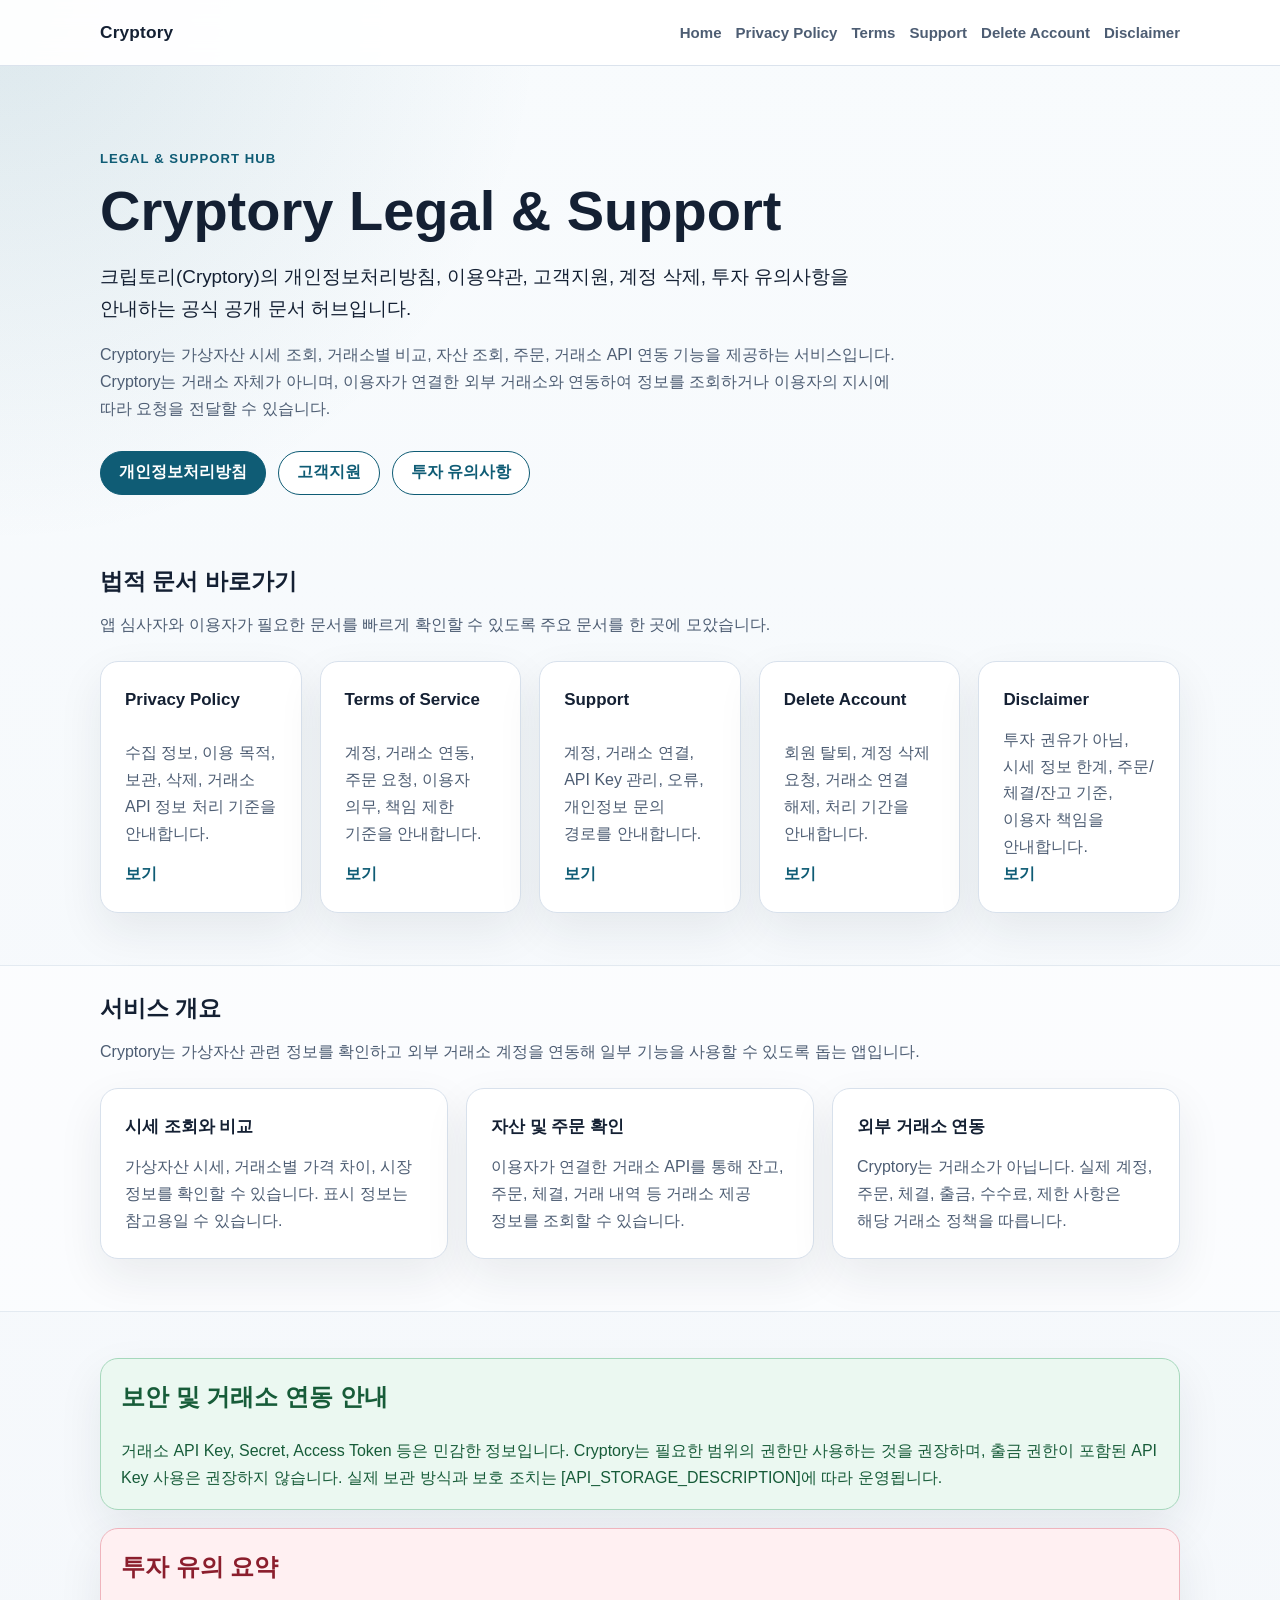
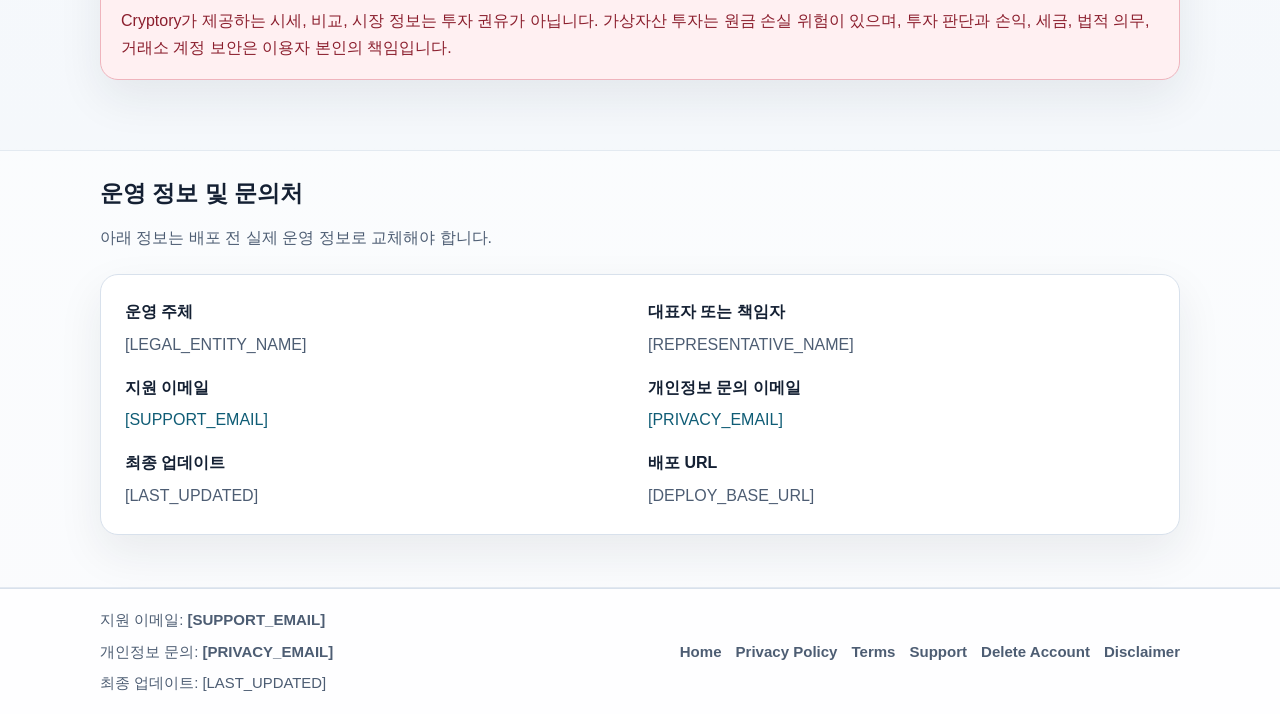
==== index.html @ 706a3dbb "Add Cryptory legal static pages scaffold" ====
<!DOCTYPE html>
<html lang="ko">
<head>
  <meta charset="UTF-8">
  <meta name="viewport" content="width=device-width, initial-scale=1.0">
  <title>Cryptory Legal &amp; Support</title>
  <meta name="description" content="Cryptory 앱의 법적 문서, 고객지원, 계정 삭제, 투자 유의사항 안내 허브입니다.">
  <link rel="stylesheet" href="styles.css">
</head>
<body>
  <header class="site-header">
    <div class="container header-inner">
      <a class="brand" href="index.html">Cryptory</a>
      <nav class="site-nav" aria-label="주요 메뉴">
        <a href="index.html">Home</a>
        <a href="privacy.html">Privacy Policy</a>
        <a href="terms.html">Terms</a>
        <a href="support.html">Support</a>
        <a href="delete-account.html">Delete Account</a>
        <a href="disclaimer.html">Disclaimer</a>
      </nav>
    </div>
  </header>

  <main>
    <section class="hero">
      <div class="container">
        <p class="eyebrow">Legal &amp; Support Hub</p>
        <h1>Cryptory Legal &amp; Support</h1>
        <p class="lead">크립토리(Cryptory)의 개인정보처리방침, 이용약관, 고객지원, 계정 삭제, 투자 유의사항을 안내하는 공식 공개 문서 허브입니다.</p>
        <p class="summary">
          Cryptory는 가상자산 시세 조회, 거래소별 비교, 자산 조회, 주문, 거래소 API 연동 기능을 제공하는 서비스입니다.
          Cryptory는 거래소 자체가 아니며, 이용자가 연결한 외부 거래소와 연동하여 정보를 조회하거나 이용자의 지시에 따라 요청을 전달할 수 있습니다.
        </p>
        <div class="button-row">
          <a class="button" href="privacy.html">개인정보처리방침</a>
          <a class="button secondary" href="support.html">고객지원</a>
          <a class="button secondary" href="disclaimer.html">투자 유의사항</a>
        </div>
      </div>
    </section>

    <section class="section">
      <div class="container">
        <div class="section-heading">
          <h2>법적 문서 바로가기</h2>
          <p>앱 심사자와 이용자가 필요한 문서를 빠르게 확인할 수 있도록 주요 문서를 한 곳에 모았습니다.</p>
        </div>
        <div class="card-grid link-card-grid">
          <a class="card link-card" href="privacy.html">
            <h3>Privacy Policy</h3>
            <p>수집 정보, 이용 목적, 보관, 삭제, 거래소 API 정보 처리 기준을 안내합니다.</p>
            <span>보기</span>
          </a>
          <a class="card link-card" href="terms.html">
            <h3>Terms of Service</h3>
            <p>계정, 거래소 연동, 주문 요청, 이용자 의무, 책임 제한 기준을 안내합니다.</p>
            <span>보기</span>
          </a>
          <a class="card link-card" href="support.html">
            <h3>Support</h3>
            <p>계정, 거래소 연결, API Key 관리, 오류, 개인정보 문의 경로를 안내합니다.</p>
            <span>보기</span>
          </a>
          <a class="card link-card" href="delete-account.html">
            <h3>Delete Account</h3>
            <p>회원 탈퇴, 계정 삭제 요청, 거래소 연결 해제, 처리 기간을 안내합니다.</p>
            <span>보기</span>
          </a>
          <a class="card link-card" href="disclaimer.html">
            <h3>Disclaimer</h3>
            <p>투자 권유가 아님, 시세 정보 한계, 주문/체결/잔고 기준, 이용자 책임을 안내합니다.</p>
            <span>보기</span>
          </a>
        </div>
      </div>
    </section>

    <section class="section section-muted">
      <div class="container">
        <div class="section-heading">
          <h2>서비스 개요</h2>
          <p>Cryptory는 가상자산 관련 정보를 확인하고 외부 거래소 계정을 연동해 일부 기능을 사용할 수 있도록 돕는 앱입니다.</p>
        </div>
        <div class="card-grid">
          <article class="card">
            <h3>시세 조회와 비교</h3>
            <p>가상자산 시세, 거래소별 가격 차이, 시장 정보를 확인할 수 있습니다. 표시 정보는 참고용일 수 있습니다.</p>
          </article>
          <article class="card">
            <h3>자산 및 주문 확인</h3>
            <p>이용자가 연결한 거래소 API를 통해 잔고, 주문, 체결, 거래 내역 등 거래소 제공 정보를 조회할 수 있습니다.</p>
          </article>
          <article class="card">
            <h3>외부 거래소 연동</h3>
            <p>Cryptory는 거래소가 아닙니다. 실제 계정, 주문, 체결, 출금, 수수료, 제한 사항은 해당 거래소 정책을 따릅니다.</p>
          </article>
        </div>
      </div>
    </section>

    <section class="section">
      <div class="container">
        <div class="security-box">
          <h2>보안 및 거래소 연동 안내</h2>
          <p>
            거래소 API Key, Secret, Access Token 등은 민감한 정보입니다. Cryptory는 필요한 범위의 권한만 사용하는 것을 권장하며,
            출금 권한이 포함된 API Key 사용은 권장하지 않습니다. 실제 보관 방식과 보호 조치는 [API_STORAGE_DESCRIPTION]에 따라 운영됩니다.
          </p>
        </div>
        <div class="risk-box">
          <h2>투자 유의 요약</h2>
          <p>
            Cryptory가 제공하는 시세, 비교, 시장 정보는 투자 권유가 아닙니다. 가상자산 투자는 원금 손실 위험이 있으며,
            투자 판단과 손익, 세금, 법적 의무, 거래소 계정 보안은 이용자 본인의 책임입니다.
          </p>
        </div>
      </div>
    </section>

    <section class="section section-muted">
      <div class="container">
        <div class="section-heading">
          <h2>운영 정보 및 문의처</h2>
          <p>아래 정보는 배포 전 실제 운영 정보로 교체해야 합니다.</p>
        </div>
        <div class="info-panel">
          <dl class="meta-list">
            <div>
              <dt>운영 주체</dt>
              <dd>[LEGAL_ENTITY_NAME]</dd>
            </div>
            <div>
              <dt>대표자 또는 책임자</dt>
              <dd>[REPRESENTATIVE_NAME]</dd>
            </div>
            <div>
              <dt>지원 이메일</dt>
              <dd><a href="mailto:[SUPPORT_EMAIL]">[SUPPORT_EMAIL]</a></dd>
            </div>
            <div>
              <dt>개인정보 문의 이메일</dt>
              <dd><a href="mailto:[PRIVACY_EMAIL]">[PRIVACY_EMAIL]</a></dd>
            </div>
            <div>
              <dt>최종 업데이트</dt>
              <dd>[LAST_UPDATED]</dd>
            </div>
            <div>
              <dt>배포 URL</dt>
              <dd>[DEPLOY_BASE_URL]</dd>
            </div>
          </dl>
        </div>
      </div>
    </section>
  </main>

  <footer class="site-footer">
    <div class="container footer-inner">
      <div class="footer-meta">
        <p>지원 이메일: <a href="mailto:[SUPPORT_EMAIL]">[SUPPORT_EMAIL]</a></p>
        <p>개인정보 문의: <a href="mailto:[PRIVACY_EMAIL]">[PRIVACY_EMAIL]</a></p>
        <p>최종 업데이트: [LAST_UPDATED]</p>
      </div>
      <nav aria-label="하단 링크">
        <a href="index.html">Home</a>
        <a href="privacy.html">Privacy Policy</a>
        <a href="terms.html">Terms</a>
        <a href="support.html">Support</a>
        <a href="delete-account.html">Delete Account</a>
        <a href="disclaimer.html">Disclaimer</a>
      </nav>
    </div>
  </footer>
</body>
</html>
---- styles.css ----
:root {
  --background: #f4f7fb;
  --surface: #ffffff;
  --surface-muted: #eef3f8;
  --text: #142033;
  --text-soft: #4d5d73;
  --line: #d8e1ec;
  --accent: #0f5c75;
  --accent-strong: #083f52;
  --accent-soft: #e6f4f7;
  --warning: #8a4b00;
  --warning-bg: #fff5df;
  --warning-line: #f0c46f;
  --risk: #8b1e2d;
  --risk-bg: #fff0f2;
  --risk-line: #efb4bd;
  --security: #175c39;
  --security-bg: #ebf8f1;
  --security-line: #a6d8bc;
  --shadow: 0 18px 45px rgba(20, 32, 51, 0.08);
  --radius: 18px;
  --max-width: 1080px;
}

* {
  box-sizing: border-box;
}

html {
  scroll-behavior: smooth;
}

body {
  margin: 0;
  font-family: -apple-system, BlinkMacSystemFont, "Segoe UI", sans-serif;
  line-height: 1.68;
  color: var(--text);
  background:
    radial-gradient(circle at top left, rgba(15, 92, 117, 0.12), transparent 34rem),
    linear-gradient(180deg, #f8fbfd 0%, var(--background) 100%);
  word-break: keep-all;
}

a {
  color: var(--accent);
  text-decoration: none;
  overflow-wrap: anywhere;
}

a:hover {
  text-decoration: underline;
}

button,
input,
textarea,
select {
  font: inherit;
}

.container {
  width: min(calc(100% - 32px), var(--max-width));
  margin: 0 auto;
}

.site-header {
  position: sticky;
  top: 0;
  z-index: 10;
  background: rgba(255, 255, 255, 0.94);
  border-bottom: 1px solid rgba(216, 225, 236, 0.92);
  backdrop-filter: blur(12px);
}

.header-inner,
.footer-inner {
  display: flex;
  align-items: center;
  justify-content: space-between;
  gap: 18px;
  padding: 18px 0;
}

.brand {
  color: var(--text);
  font-size: 1.08rem;
  font-weight: 800;
  letter-spacing: 0.01em;
  white-space: nowrap;
}

.site-nav,
.site-footer nav {
  display: flex;
  flex-wrap: wrap;
  gap: 14px;
}

.site-nav a,
.site-footer a {
  color: var(--text-soft);
  font-size: 0.94rem;
  font-weight: 600;
}

.site-nav a:hover,
.site-footer a:hover {
  color: var(--accent);
}

.hero {
  padding: 82px 0 44px;
}

.eyebrow {
  margin: 0 0 10px;
  color: var(--accent);
  font-size: 0.82rem;
  font-weight: 800;
  letter-spacing: 0.08em;
  text-transform: uppercase;
}

.hero h1,
.page-heading h1 {
  margin: 0;
  max-width: 860px;
  font-size: clamp(2rem, 5vw, 3.5rem);
  line-height: 1.12;
}

.lead {
  max-width: 820px;
  margin: 18px 0 0;
  color: var(--text);
  font-size: 1.18rem;
}

.summary {
  max-width: 820px;
  margin: 18px 0 0;
  color: var(--text-soft);
}

.section,
.document-page {
  padding: 28px 0 52px;
}

.section-muted {
  background: rgba(255, 255, 255, 0.48);
  border-top: 1px solid rgba(216, 225, 236, 0.65);
  border-bottom: 1px solid rgba(216, 225, 236, 0.65);
}

.section-heading {
  margin-bottom: 22px;
}

.section-heading h2,
.document h2 {
  margin: 0 0 10px;
  font-size: 1.42rem;
  line-height: 1.3;
}

.section-heading p,
.document p,
.document li {
  color: var(--text-soft);
}

.card-grid {
  display: grid;
  grid-template-columns: repeat(3, minmax(0, 1fr));
  gap: 18px;
}

.link-card-grid {
  grid-template-columns: repeat(5, minmax(0, 1fr));
}

.card,
.document,
.info-panel,
.notice,
.risk-box,
.security-box {
  border-radius: var(--radius);
  box-shadow: var(--shadow);
}

.card,
.document,
.info-panel {
  background: var(--surface);
  border: 1px solid var(--line);
}

.card {
  padding: 24px;
}

.card h3 {
  margin: 0 0 12px;
  font-size: 1.06rem;
}

.card p {
  margin: 0;
  color: var(--text-soft);
}

.card ul,
.document ul {
  margin: 0;
  padding-left: 20px;
}

.card li + li,
.document li + li {
  margin-top: 6px;
}

.link-card {
  display: flex;
  min-height: 148px;
  flex-direction: column;
  justify-content: space-between;
  color: var(--text);
}

.link-card:hover {
  text-decoration: none;
  border-color: rgba(15, 92, 117, 0.44);
  transform: translateY(-2px);
  transition: transform 160ms ease, border-color 160ms ease;
}

.link-card span {
  color: var(--accent);
  font-weight: 800;
}

.button-row,
.link-row {
  display: flex;
  flex-wrap: wrap;
  gap: 12px;
  margin-top: 28px;
}

.link-button,
.button {
  display: inline-flex;
  align-items: center;
  justify-content: center;
  min-height: 44px;
  padding: 0 18px;
  border: 1px solid var(--accent);
  border-radius: 999px;
  background: var(--accent);
  color: #ffffff;
  font-weight: 800;
}

.link-button:hover,
.button:hover {
  text-decoration: none;
  background: var(--accent-strong);
}

.link-button.secondary,
.button.secondary {
  background: #ffffff;
  color: var(--accent);
}

.link-button.secondary:hover,
.button.secondary:hover {
  background: var(--accent-soft);
}

.page-heading {
  margin-bottom: 24px;
}

.document {
  padding: 30px;
  overflow-wrap: anywhere;
}

.document section + section {
  margin-top: 28px;
  padding-top: 28px;
  border-top: 1px solid var(--line);
}

.document strong {
  color: var(--text);
}

.meta-list {
  display: grid;
  grid-template-columns: repeat(2, minmax(0, 1fr));
  gap: 16px;
  margin: 0;
}

.meta-list dt {
  color: var(--text);
  font-weight: 800;
}

.meta-list dd {
  margin: 6px 0 0;
  color: var(--text-soft);
}

.info-panel {
  padding: 24px;
}

.notice,
.risk-box,
.security-box {
  margin: 18px 0;
  padding: 18px 20px;
  border: 1px solid;
}

.notice {
  color: var(--warning);
  background: var(--warning-bg);
  border-color: var(--warning-line);
}

.risk-box {
  color: var(--risk);
  background: var(--risk-bg);
  border-color: var(--risk-line);
}

.security-box {
  color: var(--security);
  background: var(--security-bg);
  border-color: var(--security-line);
}

.notice h2,
.notice h3,
.risk-box h2,
.risk-box h3,
.security-box h2,
.security-box h3 {
  margin-top: 0;
  color: inherit;
}

.notice p:last-child,
.risk-box p:last-child,
.security-box p:last-child {
  margin-bottom: 0;
}

.site-footer {
  border-top: 1px solid var(--line);
  background: rgba(255, 255, 255, 0.92);
}

.site-footer p {
  margin: 0;
  color: var(--text-soft);
  font-size: 0.93rem;
}

.footer-meta {
  display: grid;
  gap: 6px;
}

@media (max-width: 980px) {
  .header-inner,
  .footer-inner {
    align-items: flex-start;
    flex-direction: column;
  }

  .card-grid,
  .link-card-grid {
    grid-template-columns: repeat(2, minmax(0, 1fr));
  }
}

@media (max-width: 640px) {
  body {
    font-size: 16px;
  }

  .container {
    width: min(calc(100% - 24px), var(--max-width));
  }

  .hero {
    padding-top: 56px;
  }

  .site-nav,
  .site-footer nav {
    gap: 10px 12px;
  }

  .site-nav a,
  .site-footer a,
  .site-footer p {
    font-size: 0.9rem;
  }

  .card-grid,
  .link-card-grid,
  .meta-list {
    grid-template-columns: 1fr;
  }

  .document,
  .card,
  .info-panel,
  .notice,
  .risk-box,
  .security-box {
    padding: 20px;
  }

  .link-button,
  .button {
    width: 100%;
  }
}
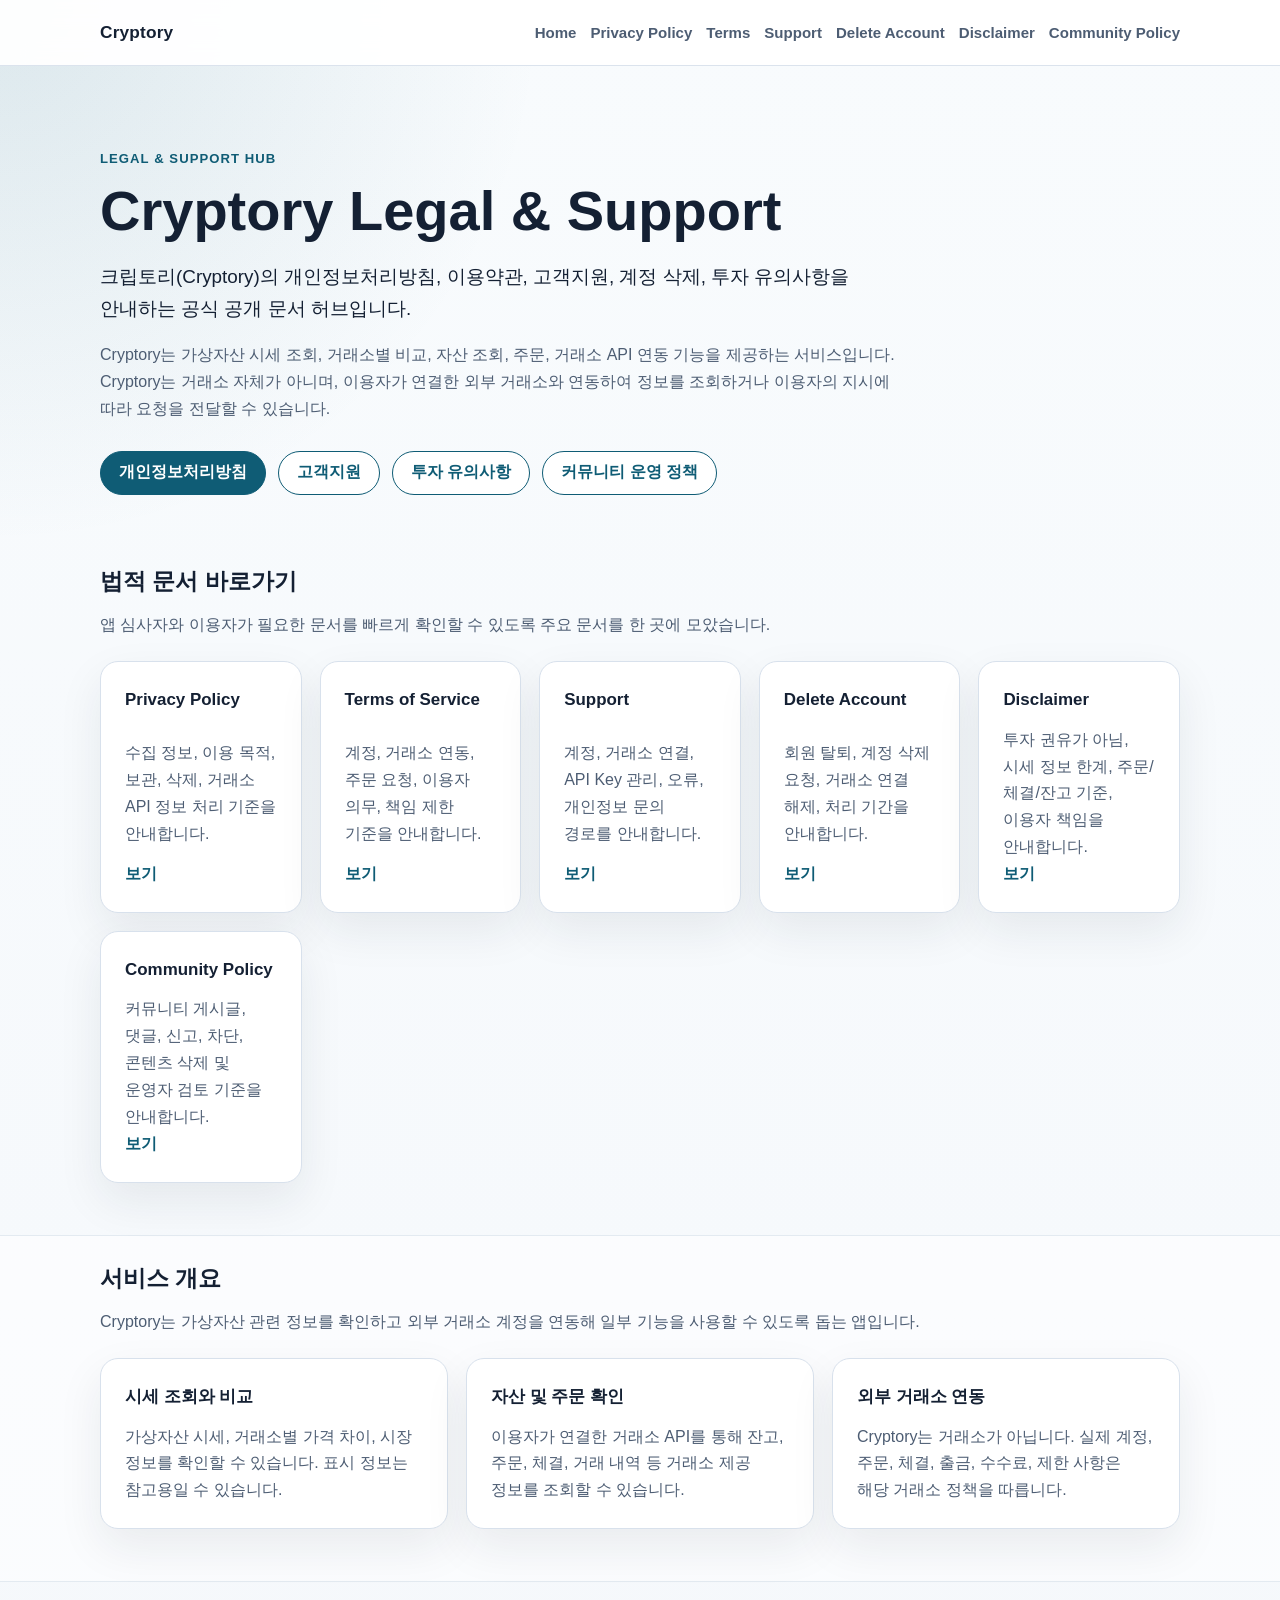
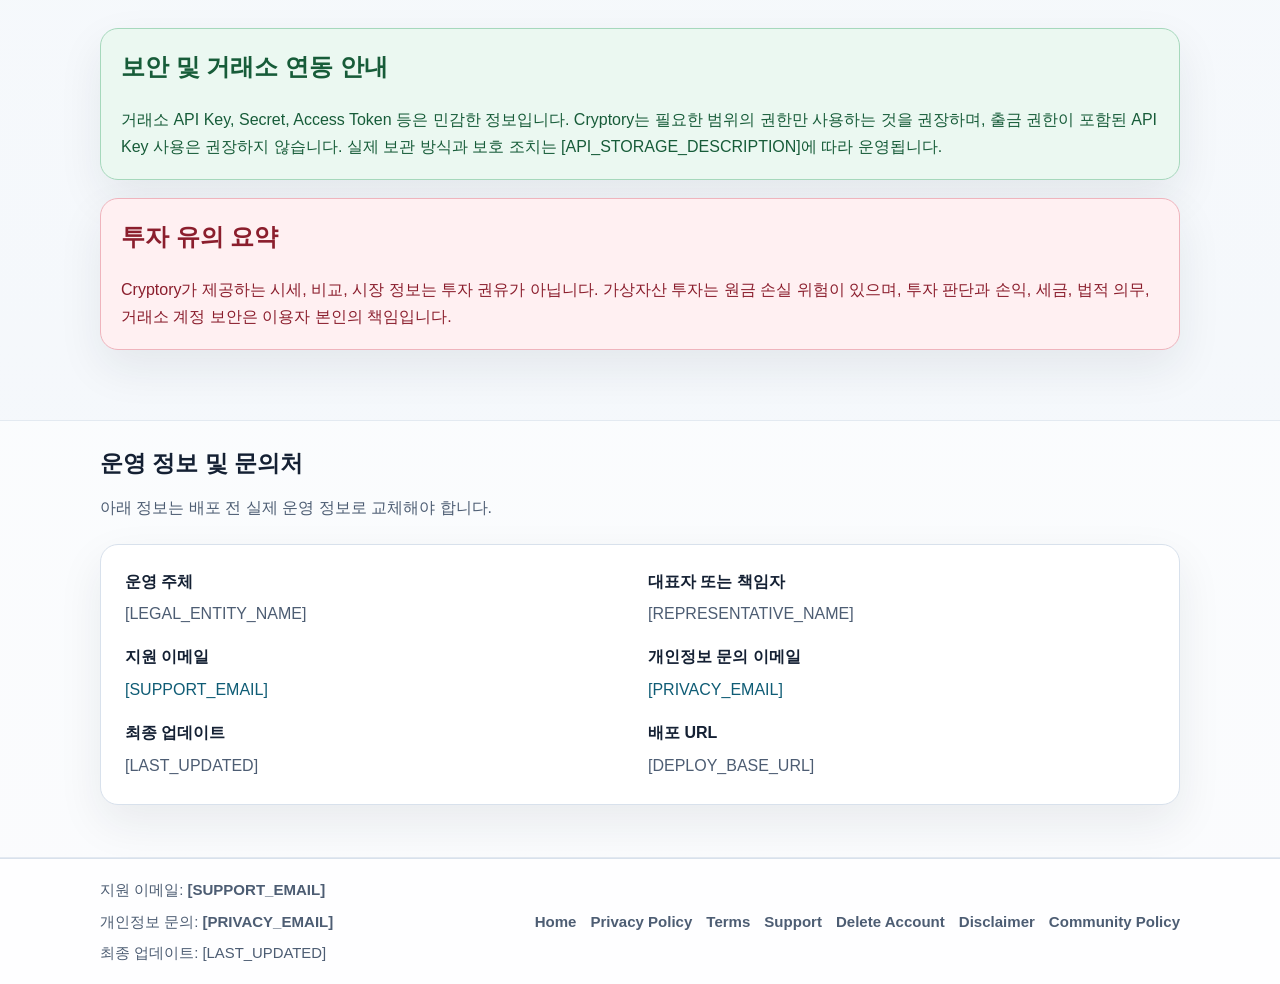
==== commit f9047f8f: "Add community policy legal page" ====
--- a/index.html
+++ b/index.html
@@ -18,6 +18,7 @@
         <a href="support.html">Support</a>
         <a href="delete-account.html">Delete Account</a>
         <a href="disclaimer.html">Disclaimer</a>
+        <a href="community-policy.html">Community Policy</a>
       </nav>
     </div>
   </header>
@@ -36,6 +37,7 @@
           <a class="button" href="privacy.html">개인정보처리방침</a>
           <a class="button secondary" href="support.html">고객지원</a>
           <a class="button secondary" href="disclaimer.html">투자 유의사항</a>
+          <a class="button secondary" href="community-policy.html">커뮤니티 운영 정책</a>
         </div>
       </div>
     </section>
@@ -70,6 +72,11 @@
           <a class="card link-card" href="disclaimer.html">
             <h3>Disclaimer</h3>
             <p>투자 권유가 아님, 시세 정보 한계, 주문/체결/잔고 기준, 이용자 책임을 안내합니다.</p>
+            <span>보기</span>
+          </a>
+          <a class="card link-card" href="community-policy.html">
+            <h3>Community Policy</h3>
+            <p>커뮤니티 게시글, 댓글, 신고, 차단, 콘텐츠 삭제 및 운영자 검토 기준을 안내합니다.</p>
             <span>보기</span>
           </a>
         </div>
@@ -170,6 +177,7 @@
         <a href="support.html">Support</a>
         <a href="delete-account.html">Delete Account</a>
         <a href="disclaimer.html">Disclaimer</a>
+        <a href="community-policy.html">Community Policy</a>
       </nav>
     </div>
   </footer>
--- a/styles.css
+++ b/styles.css
@@ -93,7 +93,7 @@
 .site-footer nav {
   display: flex;
   flex-wrap: wrap;
-  gap: 14px;
+  gap: 10px 14px;
 }
 
 .site-nav a,
@@ -177,7 +177,7 @@
 }
 
 .link-card-grid {
-  grid-template-columns: repeat(5, minmax(0, 1fr));
+  grid-template-columns: repeat(auto-fit, minmax(180px, 1fr));
 }
 
 .card,
@@ -212,7 +212,8 @@
 }
 
 .card ul,
-.document ul {
+.document ul,
+.document ol {
   margin: 0;
   padding-left: 20px;
 }
@@ -296,6 +297,11 @@
   border-top: 1px solid var(--line);
 }
 
+.document p,
+.document li {
+  max-width: 78ch;
+}
+
 .document strong {
   color: var(--text);
 }
@@ -395,6 +401,7 @@
 @media (max-width: 640px) {
   body {
     font-size: 16px;
+    line-height: 1.72;
   }
 
   .container {
@@ -402,7 +409,28 @@
   }
 
   .hero {
-    padding-top: 56px;
+    padding: 48px 0 34px;
+  }
+
+  .section,
+  .document-page {
+    padding: 24px 0 42px;
+  }
+
+  .header-inner,
+  .footer-inner {
+    gap: 14px;
+    padding: 14px 0;
+  }
+
+  .hero h1,
+  .page-heading h1 {
+    font-size: 2rem;
+    line-height: 1.16;
+  }
+
+  .lead {
+    font-size: 1.04rem;
   }
 
   .site-nav,
@@ -428,7 +456,17 @@
   .notice,
   .risk-box,
   .security-box {
-    padding: 20px;
+    padding: 18px;
+  }
+
+  .document section + section {
+    margin-top: 24px;
+    padding-top: 24px;
+  }
+
+  .section-heading h2,
+  .document h2 {
+    font-size: 1.28rem;
   }
 
   .link-button,
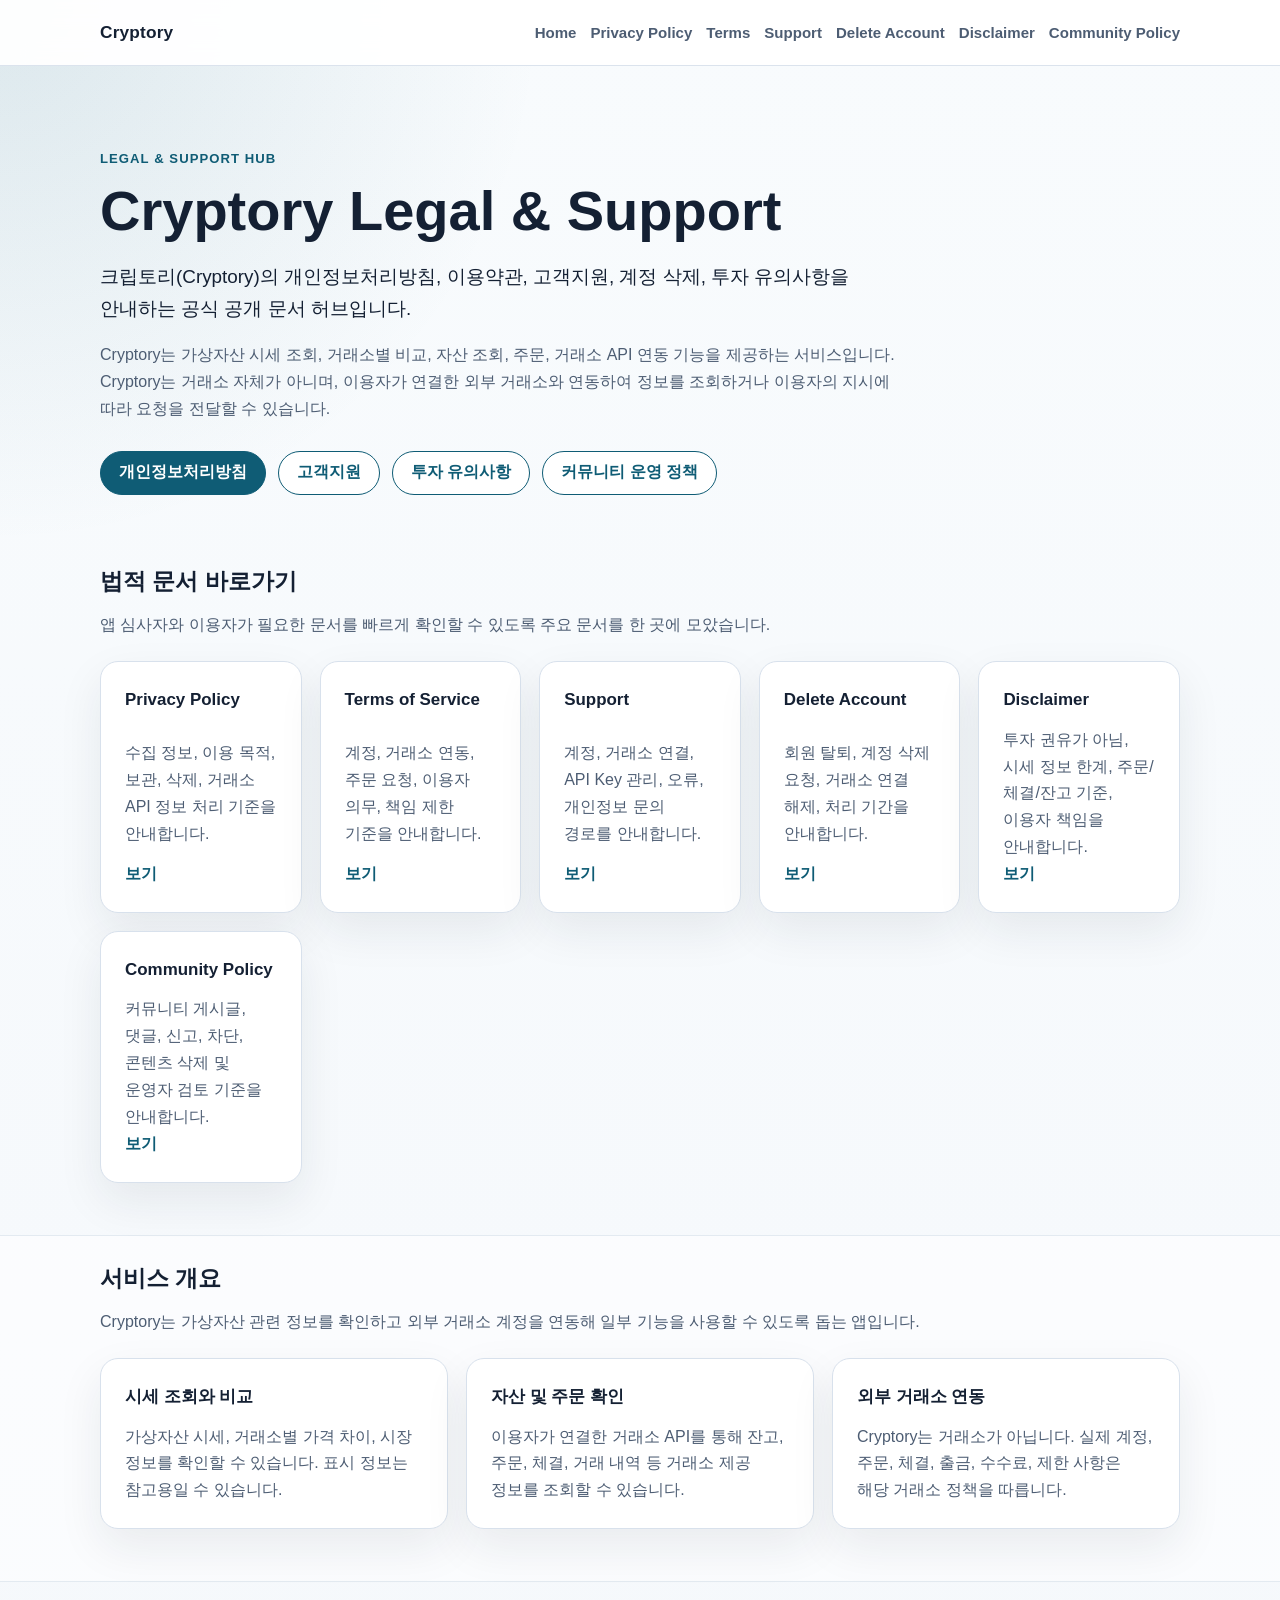
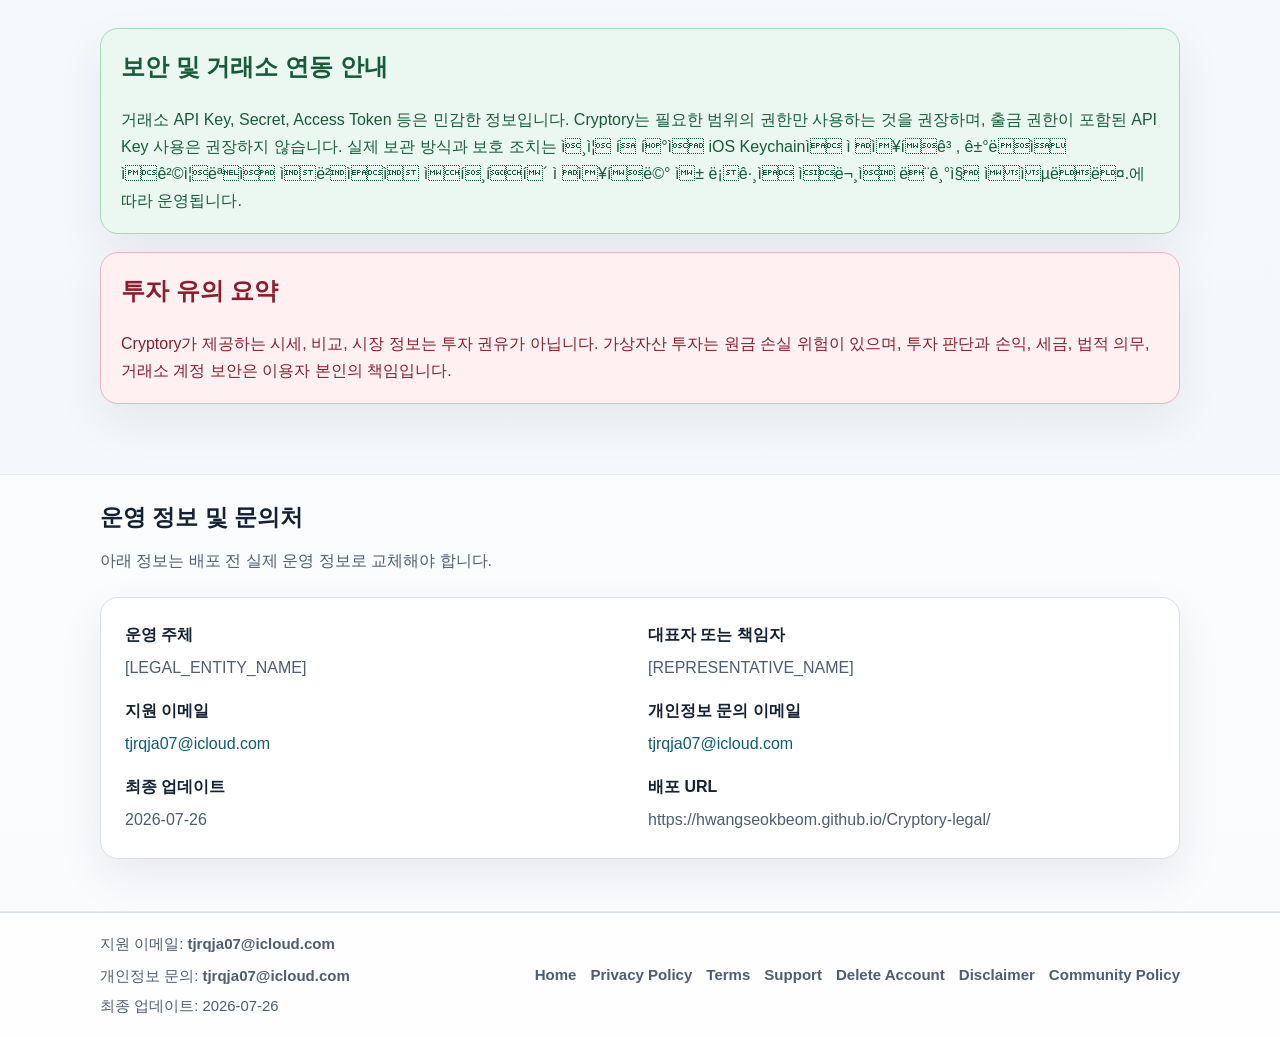
==== commit ef0a927e: "docs: configure Cryptory public support details" ====
--- a/index.html
+++ b/index.html
@@ -112,7 +112,8 @@
           <h2>보안 및 거래소 연동 안내</h2>
           <p>
             거래소 API Key, Secret, Access Token 등은 민감한 정보입니다. Cryptory는 필요한 범위의 권한만 사용하는 것을 권장하며,
-            출금 권한이 포함된 API Key 사용은 권장하지 않습니다. 실제 보관 방식과 보호 조치는 [API_STORAGE_DESCRIPTION]에 따라 운영됩니다.
+            출금 권한이 포함된 API Key 사용은 권장하지 않습니다. 실제 보관 방식과 보호 조치는 ì¸ì¦ í í°ì iOS Keychainì ì ì¥íê³ , ê±°ëì ìê²©ì¦ëª+ì ìë²ìì ìí¸íí´ ì ì¥íë©° ì± ë¡ê·¸ì ìë¬¸ì ë¨ê¸°ì§ ììµëë¤.에 따라 운영됩니다.
           </p>
         </div>
         <div class="risk-box">
@@ -143,19 +144,19 @@
             </div>
             <div>
               <dt>지원 이메일</dt>
-              <dd><a href="mailto:[SUPPORT_EMAIL]">[SUPPORT_EMAIL]</a></dd>
+              <dd><a href="mailto:tjrqja07@icloud.com">tjrqja07@icloud.com</a></dd>
             </div>
             <div>
               <dt>개인정보 문의 이메일</dt>
-              <dd><a href="mailto:[PRIVACY_EMAIL]">[PRIVACY_EMAIL]</a></dd>
+              <dd><a href="mailto:tjrqja07@icloud.com">tjrqja07@icloud.com</a></dd>
             </div>
             <div>
               <dt>최종 업데이트</dt>
-              <dd>[LAST_UPDATED]</dd>
+              <dd>2026-07-26</dd>
             </div>
             <div>
               <dt>배포 URL</dt>
-              <dd>[DEPLOY_BASE_URL]</dd>
+              <dd>https://hwangseokbeom.github.io/Cryptory-legal/</dd>
             </div>
           </dl>
         </div>
@@ -166,9 +167,9 @@
   <footer class="site-footer">
     <div class="container footer-inner">
       <div class="footer-meta">
-        <p>지원 이메일: <a href="mailto:[SUPPORT_EMAIL]">[SUPPORT_EMAIL]</a></p>
-        <p>개인정보 문의: <a href="mailto:[PRIVACY_EMAIL]">[PRIVACY_EMAIL]</a></p>
-        <p>최종 업데이트: [LAST_UPDATED]</p>
+        <p>지원 이메일: <a href="mailto:tjrqja07@icloud.com">tjrqja07@icloud.com</a></p>
+        <p>개인정보 문의: <a href="mailto:tjrqja07@icloud.com">tjrqja07@icloud.com</a></p>
+        <p>최종 업데이트: 2026-07-26</p>
       </div>
       <nav aria-label="하단 링크">
         <a href="index.html">Home</a>
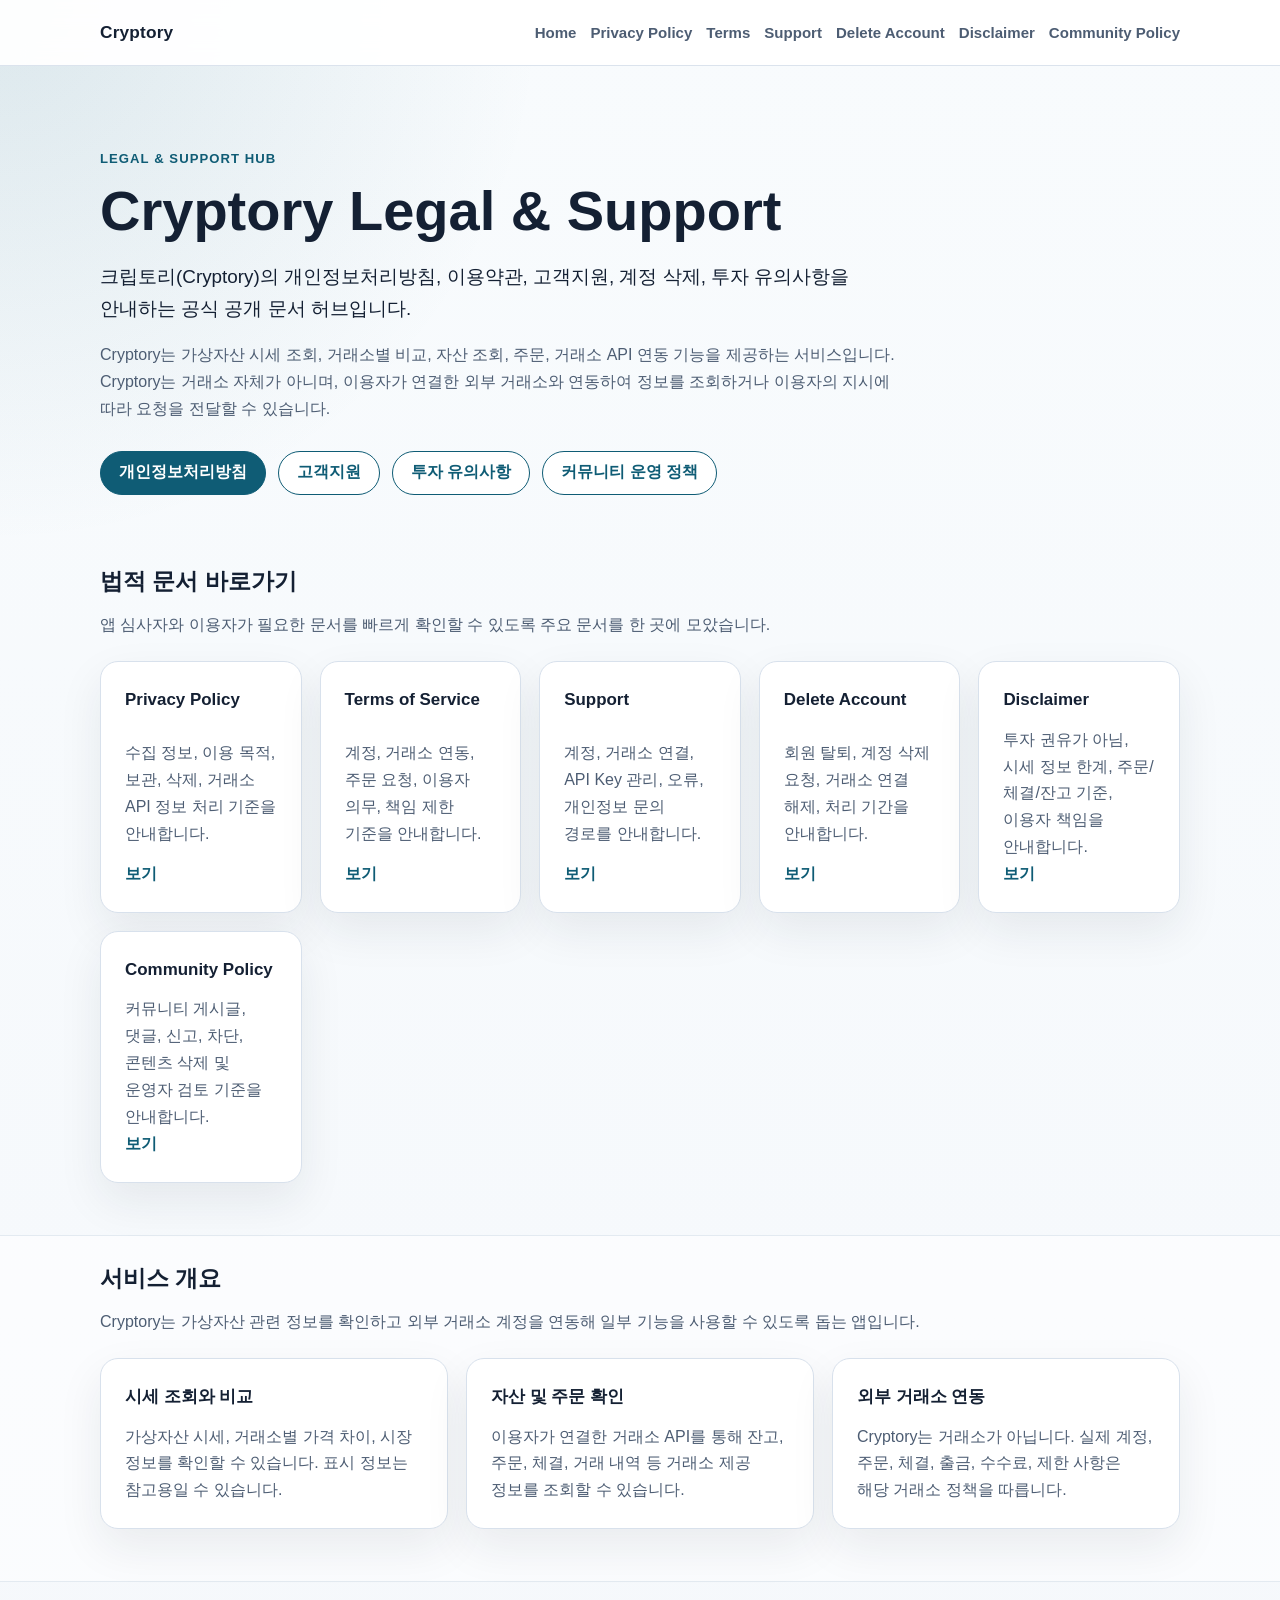
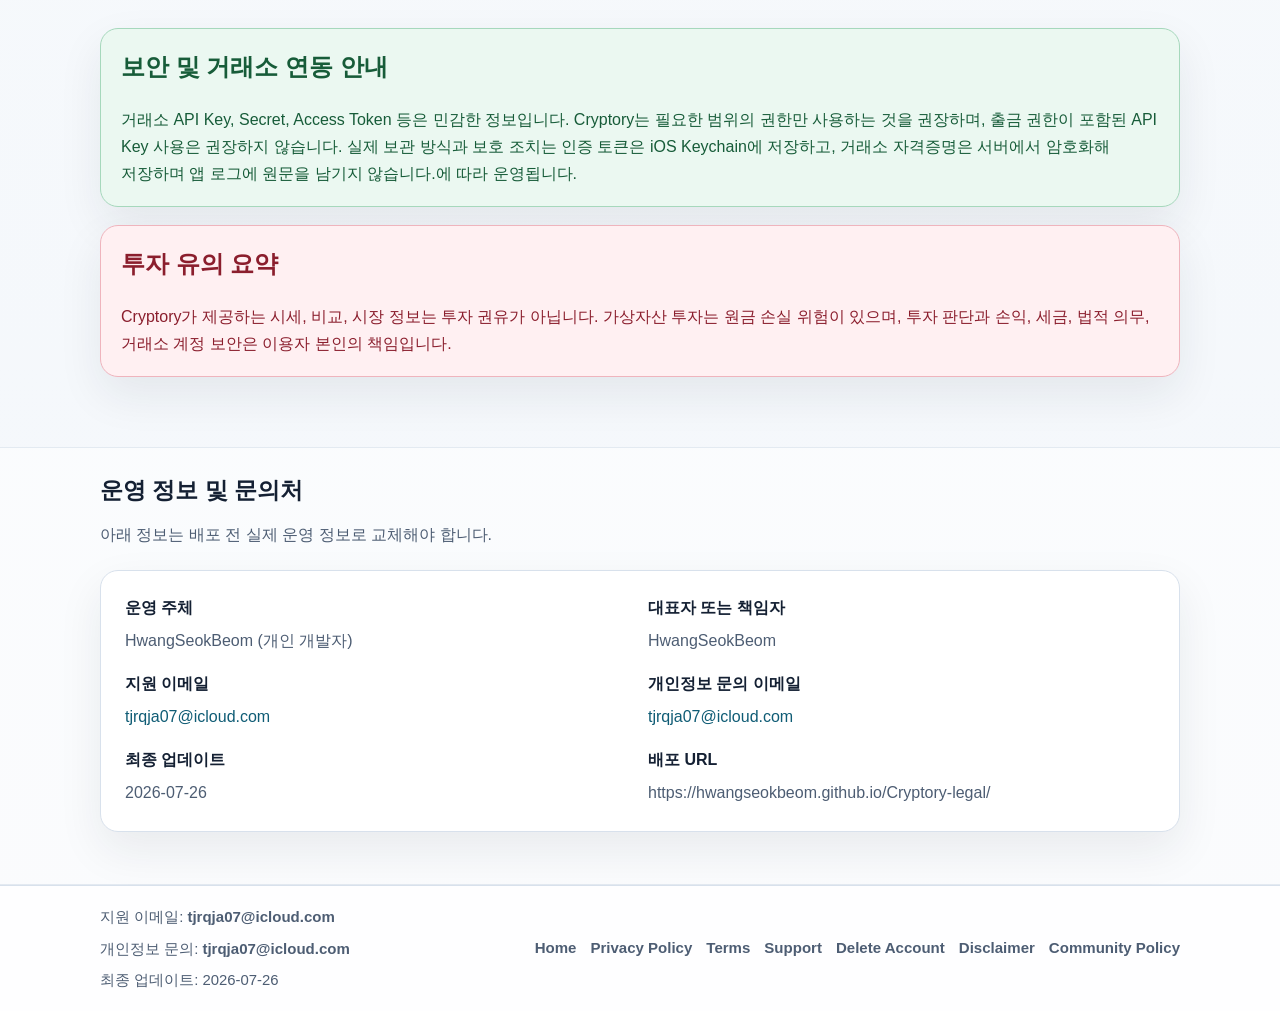
==== commit 1ceac0a8: "docs: complete Cryptory legal operating details" ====
--- a/index.html
+++ b/index.html
@@ -112,8 +112,7 @@
           <h2>보안 및 거래소 연동 안내</h2>
           <p>
             거래소 API Key, Secret, Access Token 등은 민감한 정보입니다. Cryptory는 필요한 범위의 권한만 사용하는 것을 권장하며,
-            출금 권한이 포함된 API Key 사용은 권장하지 않습니다. 실제 보관 방식과 보호 조치는 ì¸ì¦ í í°ì iOS Keychainì ì ì¥íê³ , ê±°ëì ìê²©ì¦ëª-ì ìë²ìì ìí¸íí´ ì ì¥íë©° ì± ë¡ê·¸ì ìë¬¸ì ë¨ê¸°ì§ ììµëë¤.에 따라 운영됩니다.
+            출금 권한이 포함된 API Key 사용은 권장하지 않습니다. 실제 보관 방식과 보호 조치는 인증 토큰은 iOS Keychain에 저장하고, 거래소 자격증명은 서버에서 암호화해 저장하며 앱 로그에 원문을 남기지 않습니다.에 따라 운영됩니다.
           </p>
         </div>
         <div class="risk-box">
@@ -136,11 +135,11 @@
           <dl class="meta-list">
             <div>
               <dt>운영 주체</dt>
-              <dd>[LEGAL_ENTITY_NAME]</dd>
+              <dd>HwangSeokBeom (개인 개발자)</dd>
             </div>
             <div>
               <dt>대표자 또는 책임자</dt>
-              <dd>[REPRESENTATIVE_NAME]</dd>
+              <dd>HwangSeokBeom</dd>
             </div>
             <div>
               <dt>지원 이메일</dt>
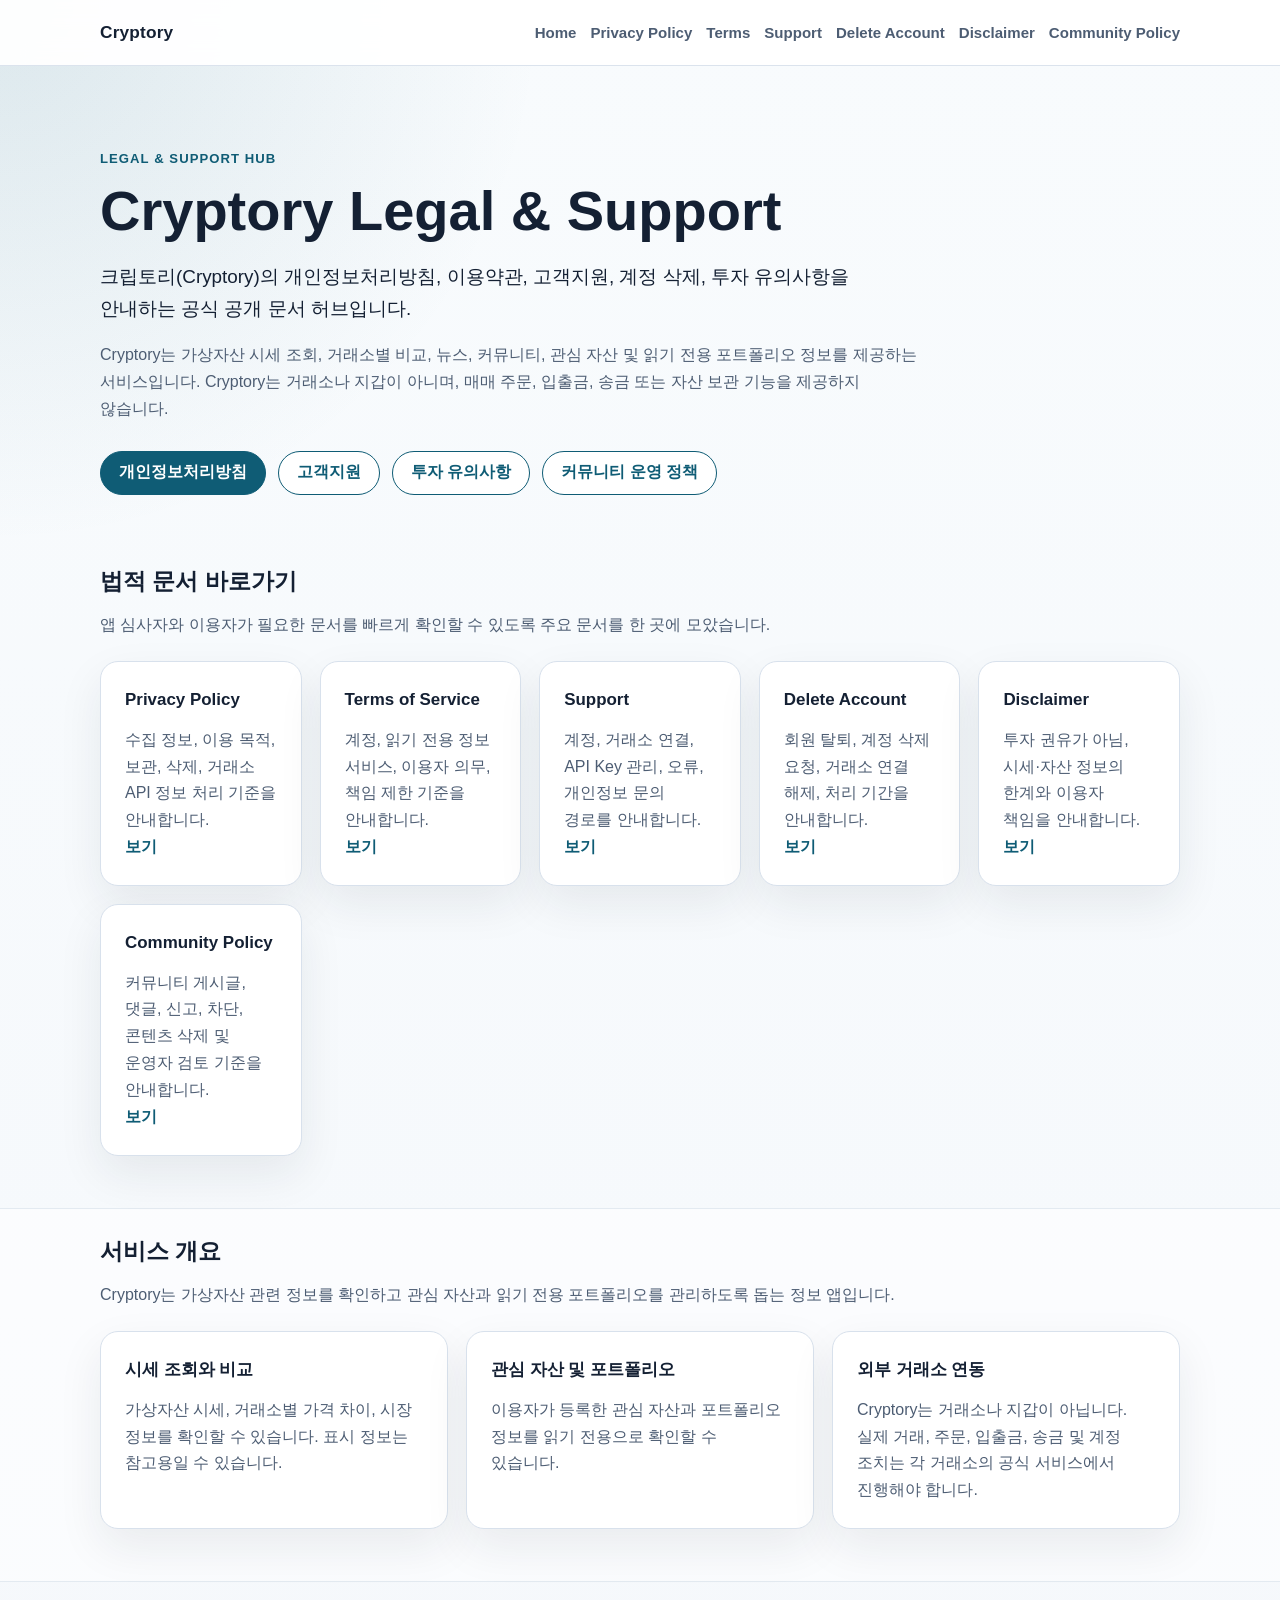
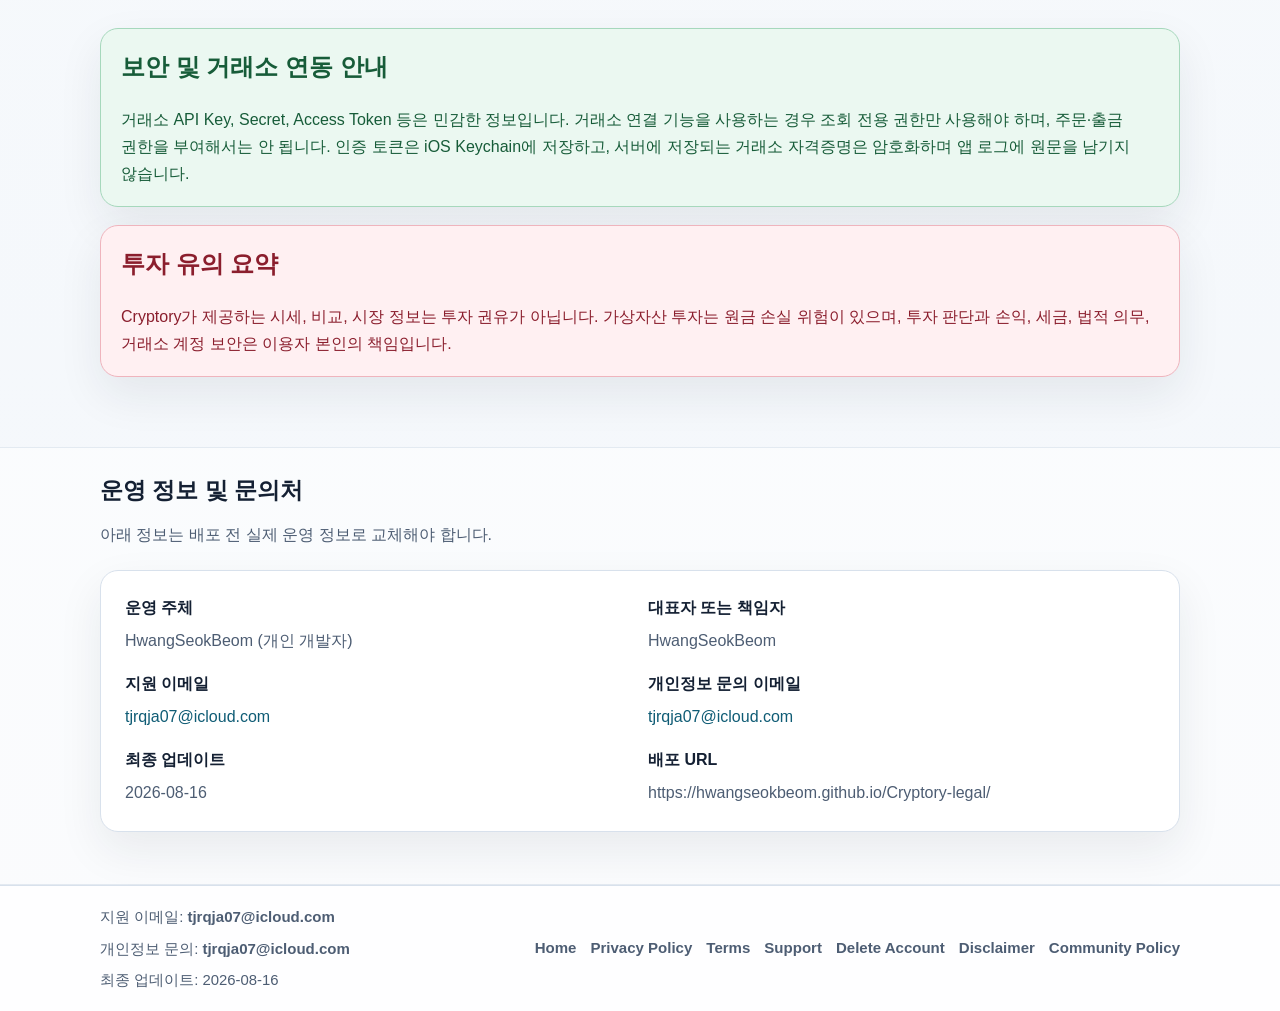
==== commit 7e4fd240: "docs: align legal pages with release behavior" ====
--- a/index.html
+++ b/index.html
@@ -30,8 +30,8 @@
         <h1>Cryptory Legal &amp; Support</h1>
         <p class="lead">크립토리(Cryptory)의 개인정보처리방침, 이용약관, 고객지원, 계정 삭제, 투자 유의사항을 안내하는 공식 공개 문서 허브입니다.</p>
         <p class="summary">
-          Cryptory는 가상자산 시세 조회, 거래소별 비교, 자산 조회, 주문, 거래소 API 연동 기능을 제공하는 서비스입니다.
-          Cryptory는 거래소 자체가 아니며, 이용자가 연결한 외부 거래소와 연동하여 정보를 조회하거나 이용자의 지시에 따라 요청을 전달할 수 있습니다.
+          Cryptory는 가상자산 시세 조회, 거래소별 비교, 뉴스, 커뮤니티, 관심 자산 및 읽기 전용 포트폴리오 정보를 제공하는 서비스입니다.
+          Cryptory는 거래소나 지갑이 아니며, 매매 주문, 입출금, 송금 또는 자산 보관 기능을 제공하지 않습니다.
         </p>
         <div class="button-row">
           <a class="button" href="privacy.html">개인정보처리방침</a>
@@ -56,7 +56,7 @@
           </a>
           <a class="card link-card" href="terms.html">
             <h3>Terms of Service</h3>
-            <p>계정, 거래소 연동, 주문 요청, 이용자 의무, 책임 제한 기준을 안내합니다.</p>
+            <p>계정, 읽기 전용 정보 서비스, 이용자 의무, 책임 제한 기준을 안내합니다.</p>
             <span>보기</span>
           </a>
           <a class="card link-card" href="support.html">
@@ -71,7 +71,7 @@
           </a>
           <a class="card link-card" href="disclaimer.html">
             <h3>Disclaimer</h3>
-            <p>투자 권유가 아님, 시세 정보 한계, 주문/체결/잔고 기준, 이용자 책임을 안내합니다.</p>
+            <p>투자 권유가 아님, 시세·자산 정보의 한계와 이용자 책임을 안내합니다.</p>
             <span>보기</span>
           </a>
           <a class="card link-card" href="community-policy.html">
@@ -87,7 +87,7 @@
       <div class="container">
         <div class="section-heading">
           <h2>서비스 개요</h2>
-          <p>Cryptory는 가상자산 관련 정보를 확인하고 외부 거래소 계정을 연동해 일부 기능을 사용할 수 있도록 돕는 앱입니다.</p>
+          <p>Cryptory는 가상자산 관련 정보를 확인하고 관심 자산과 읽기 전용 포트폴리오를 관리하도록 돕는 정보 앱입니다.</p>
         </div>
         <div class="card-grid">
           <article class="card">
@@ -95,12 +95,12 @@
             <p>가상자산 시세, 거래소별 가격 차이, 시장 정보를 확인할 수 있습니다. 표시 정보는 참고용일 수 있습니다.</p>
           </article>
           <article class="card">
-            <h3>자산 및 주문 확인</h3>
-            <p>이용자가 연결한 거래소 API를 통해 잔고, 주문, 체결, 거래 내역 등 거래소 제공 정보를 조회할 수 있습니다.</p>
+            <h3>관심 자산 및 포트폴리오</h3>
+            <p>이용자가 등록한 관심 자산과 포트폴리오 정보를 읽기 전용으로 확인할 수 있습니다.</p>
           </article>
           <article class="card">
             <h3>외부 거래소 연동</h3>
-            <p>Cryptory는 거래소가 아닙니다. 실제 계정, 주문, 체결, 출금, 수수료, 제한 사항은 해당 거래소 정책을 따릅니다.</p>
+            <p>Cryptory는 거래소나 지갑이 아닙니다. 실제 거래, 주문, 입출금, 송금 및 계정 조치는 각 거래소의 공식 서비스에서 진행해야 합니다.</p>
           </article>
         </div>
       </div>
@@ -111,8 +111,8 @@
         <div class="security-box">
           <h2>보안 및 거래소 연동 안내</h2>
           <p>
-            거래소 API Key, Secret, Access Token 등은 민감한 정보입니다. Cryptory는 필요한 범위의 권한만 사용하는 것을 권장하며,
-            출금 권한이 포함된 API Key 사용은 권장하지 않습니다. 실제 보관 방식과 보호 조치는 인증 토큰은 iOS Keychain에 저장하고, 거래소 자격증명은 서버에서 암호화해 저장하며 앱 로그에 원문을 남기지 않습니다.에 따라 운영됩니다.
+            거래소 API Key, Secret, Access Token 등은 민감한 정보입니다. 거래소 연결 기능을 사용하는 경우 조회 전용 권한만 사용해야 하며,
+            주문·출금 권한을 부여해서는 안 됩니다. 인증 토큰은 iOS Keychain에 저장하고, 서버에 저장되는 거래소 자격증명은 암호화하며 앱 로그에 원문을 남기지 않습니다.
           </p>
         </div>
         <div class="risk-box">
@@ -151,7 +151,7 @@
             </div>
             <div>
               <dt>최종 업데이트</dt>
-              <dd>2026-07-26</dd>
+              <dd>2026-08-16</dd>
             </div>
             <div>
               <dt>배포 URL</dt>
@@ -168,7 +168,7 @@
       <div class="footer-meta">
         <p>지원 이메일: <a href="mailto:tjrqja07@icloud.com">tjrqja07@icloud.com</a></p>
         <p>개인정보 문의: <a href="mailto:tjrqja07@icloud.com">tjrqja07@icloud.com</a></p>
-        <p>최종 업데이트: 2026-07-26</p>
+        <p>최종 업데이트: 2026-08-16</p>
       </div>
       <nav aria-label="하단 링크">
         <a href="index.html">Home</a>
